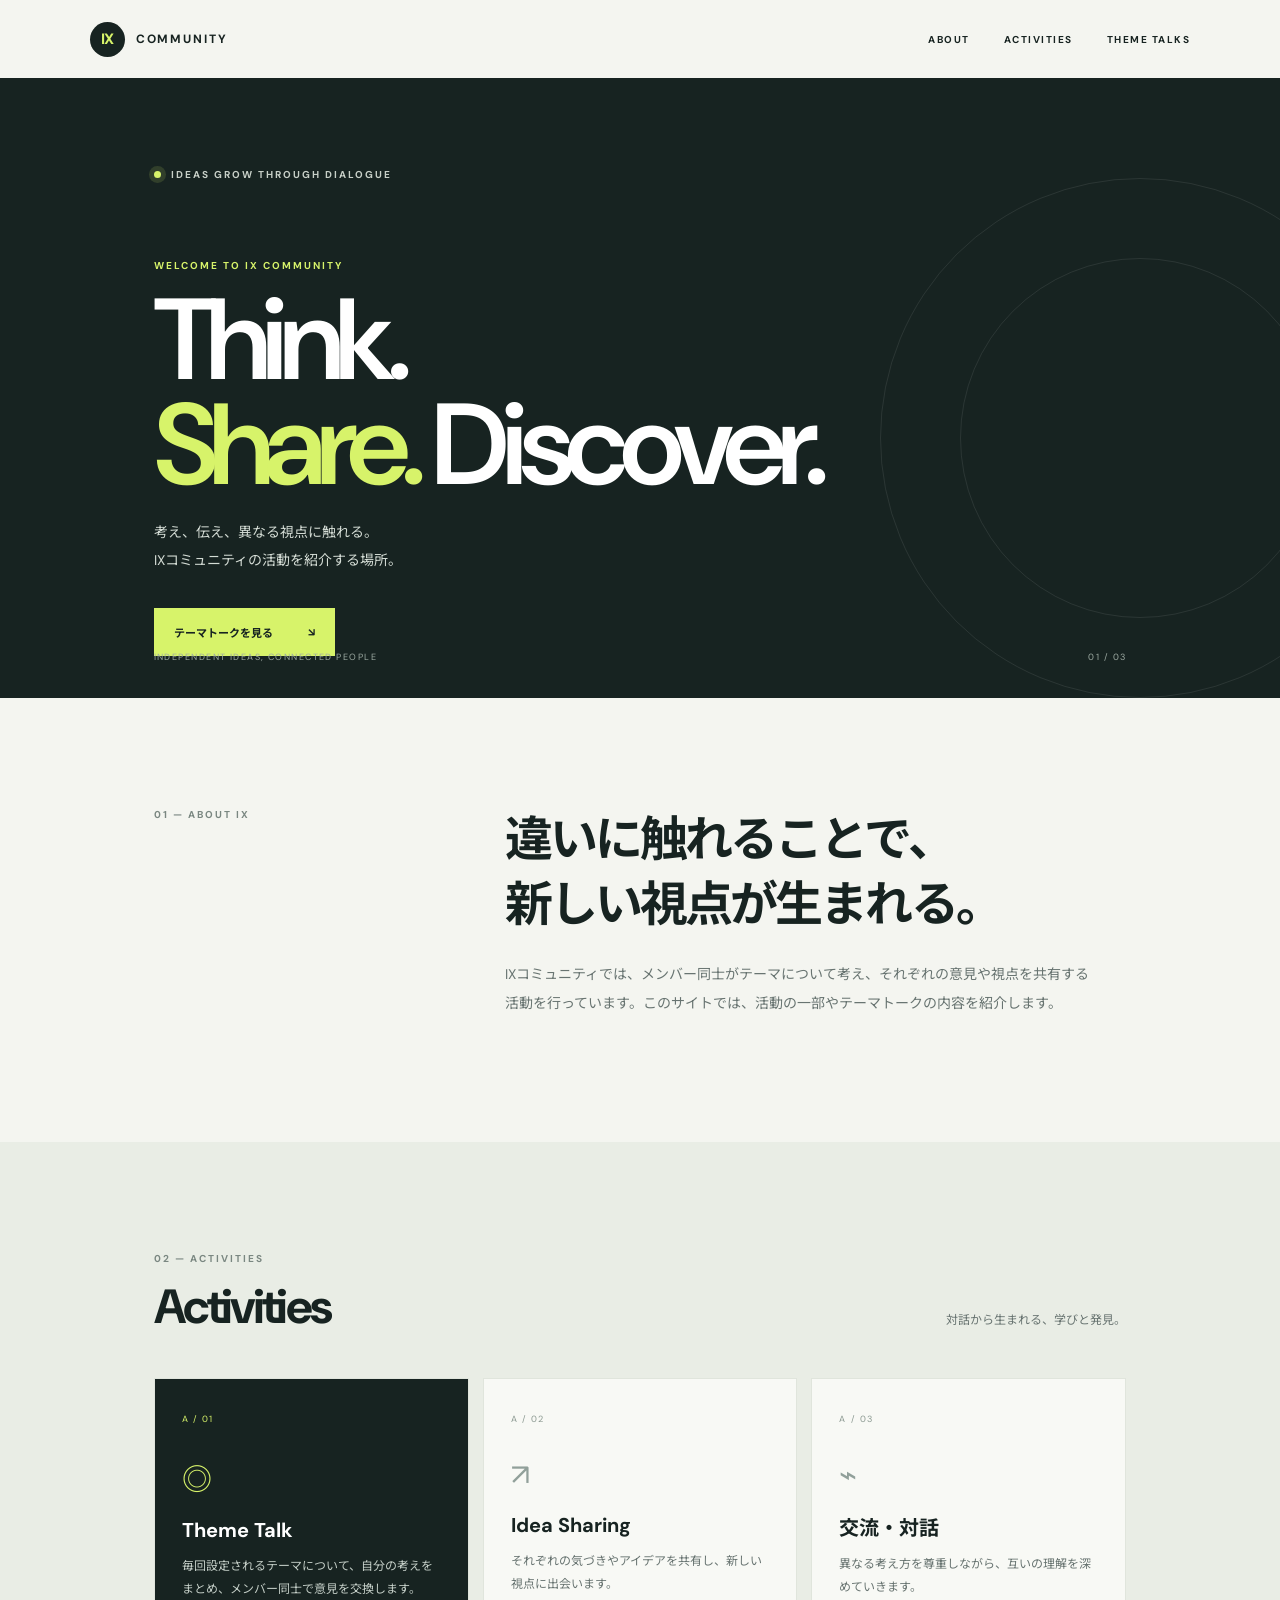
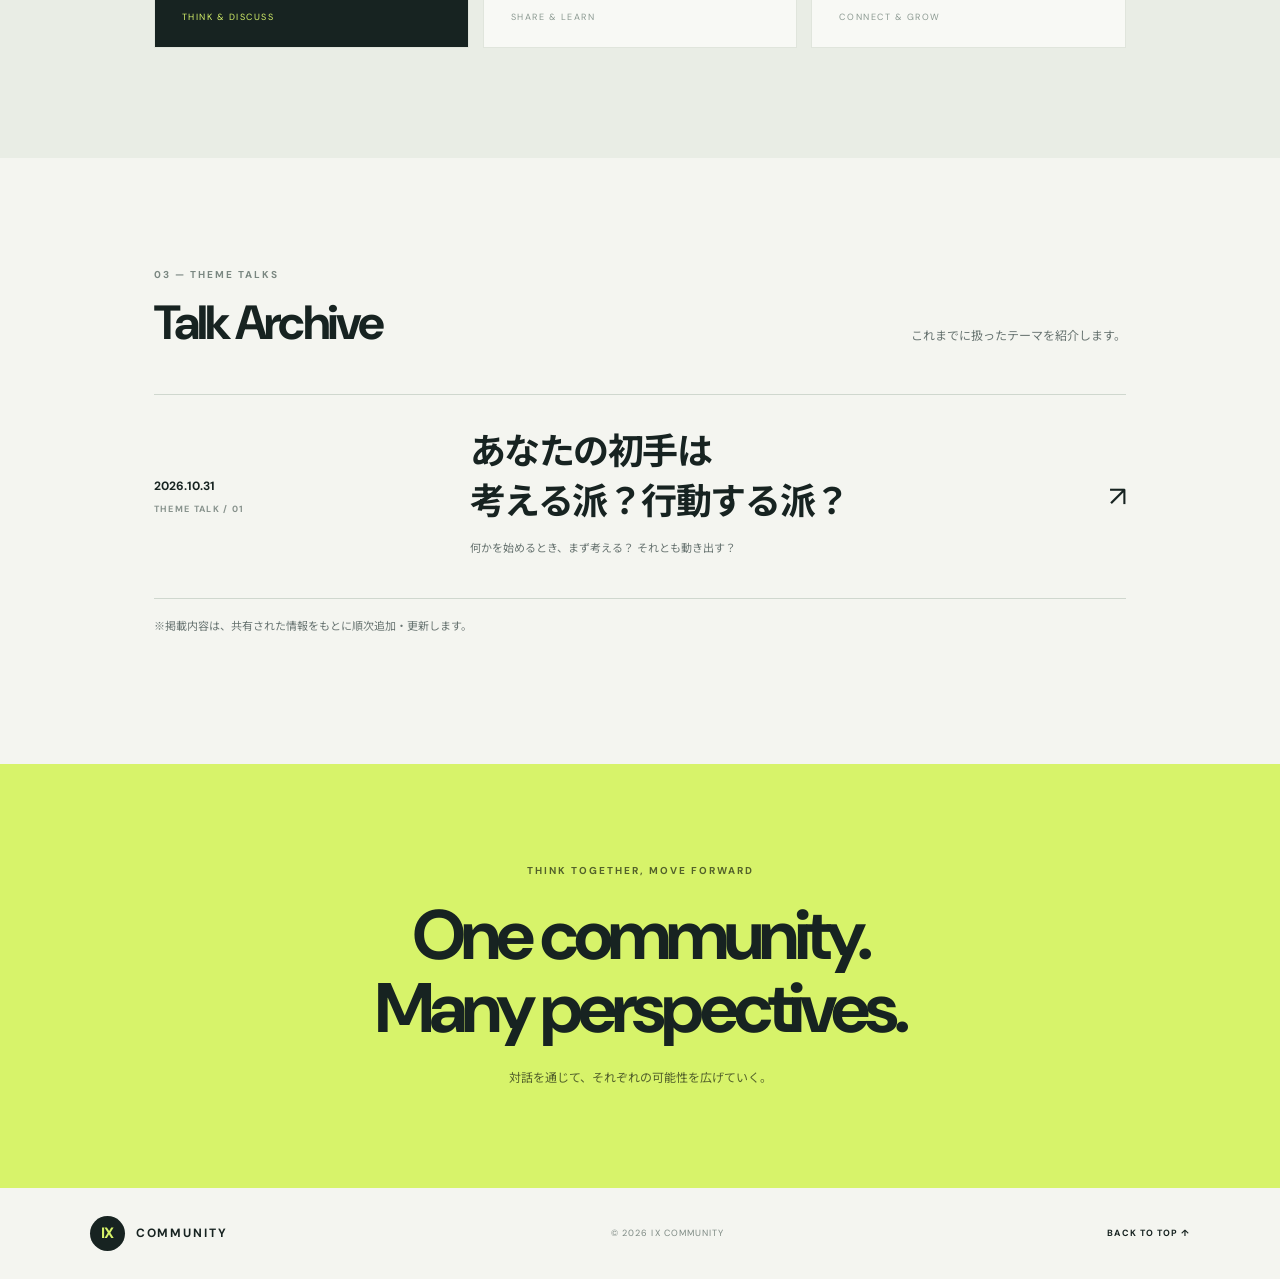
==== index.html @ 79e70a37 "Add files via upload" ====
<!doctype html>
<html lang="ja">
<head>
  <meta charset="utf-8">
  <meta name="viewport" content="width=device-width, initial-scale=1">
  <meta name="description" content="IXコミュニティの活動やテーマトークを紹介します。">
  <title>IX COMMUNITY — Think. Share. Discover.</title>
  <link rel="preconnect" href="https://fonts.googleapis.com">
  <link rel="preconnect" href="https://fonts.gstatic.com" crossorigin>
  <link href="https://fonts.googleapis.com/css2?family=DM+Sans:wght@400;500;600;700&family=Noto+Sans+JP:wght@400;500;600;700;800&display=swap" rel="stylesheet">
  <link rel="stylesheet" href="style.css">
  <script src="script.js" defer></script>
</head>
<body>
  <header class="site-header">
    <a class="brand" href="index.html" aria-label="IX COMMUNITY ホーム"><span class="brand-mark">IX</span><span>COMMUNITY</span></a>
    <button class="menu-toggle" aria-label="メニューを開く" aria-expanded="false">☰</button>
    <nav class="nav">
      <a href="#about">ABOUT</a><a href="#activities">ACTIVITIES</a><a href="#talks">THEME TALKS</a>
    </nav>
  </header>

  <main>
    <section class="hero">
      <div class="hero-kicker"><span class="pulse"></span> IDEAS GROW THROUGH DIALOGUE</div>
      <p class="eyebrow">WELCOME TO IX COMMUNITY</p>
      <h1>Think.<br><span>Share.</span> Discover.</h1>
      <p class="hero-copy">考え、伝え、異なる視点に触れる。<br>IXコミュニティの活動を紹介する場所。</p>
      <a class="button button-light" href="#talks">テーマトークを見る <span>↘</span></a>
      <div class="hero-index">INDEPENDENT IDEAS, CONNECTED PEOPLE <span>01 / 03</span></div>
      <div class="hero-orbit orbit-one"></div><div class="hero-orbit orbit-two"></div>
    </section>

    <section class="intro section-wrap" id="about">
      <div class="section-label">01 — ABOUT IX</div>
      <div class="intro-content">
        <h2>違いに触れることで、<br>新しい視点が生まれる。</h2>
        <p>IXコミュニティでは、メンバー同士がテーマについて考え、それぞれの意見や視点を共有する活動を行っています。このサイトでは、活動の一部やテーマトークの内容を紹介します。</p>
      </div>
    </section>

    <section class="activities section-wrap" id="activities">
      <div class="section-heading"><div><div class="section-label">02 — ACTIVITIES</div><h2>Activities</h2></div><p>対話から生まれる、学びと発見。</p></div>
      <div class="activity-grid">
        <article class="activity-card activity-feature">
          <span class="card-number">A / 01</span><div class="activity-symbol">◎</div>
          <h3>Theme Talk</h3><p>毎回設定されるテーマについて、自分の考えをまとめ、メンバー同士で意見を交換します。</p><span class="card-foot">THINK & DISCUSS</span>
        </article>
        <article class="activity-card">
          <span class="card-number">A / 02</span><div class="activity-symbol">↗</div>
          <h3>Idea Sharing</h3><p>それぞれの気づきやアイデアを共有し、新しい視点に出会います。</p><span class="card-foot">SHARE & LEARN</span>
        </article>
        <article class="activity-card">
          <span class="card-number">A / 03</span><div class="activity-symbol">⌁</div>
          <h3>交流・対話</h3><p>異なる考え方を尊重しながら、互いの理解を深めていきます。</p><span class="card-foot">CONNECT & GROW</span>
        </article>
      </div>
    </section>

    <section class="talks section-wrap" id="talks">
      <div class="section-heading"><div><div class="section-label">03 — THEME TALKS</div><h2>Talk Archive</h2></div><p>これまでに扱ったテーマを紹介します。</p></div>
      <a class="talk-card" href="talks/01.html">
        <div class="talk-date">2026.10.31 <span>THEME TALK / 01</span></div>
        <div class="talk-title"><h3>あなたの初手は<br>考える派？行動する派？</h3><p>何かを始めるとき、まず考える？ それとも動き出す？</p></div>
        <div class="talk-arrow">↗</div>
      </a>
      <p class="archive-note">※掲載内容は、共有された情報をもとに順次追加・更新します。</p>
    </section>

    <section class="closing">
      <p class="eyebrow">THINK TOGETHER, MOVE FORWARD</p><h2>One community.<br>Many perspectives.</h2><p>対話を通じて、それぞれの可能性を広げていく。</p>
    </section>
  </main>
  <footer><a class="brand" href="index.html"><span class="brand-mark">IX</span><span>COMMUNITY</span></a><span>© <span id="year"></span> IX COMMUNITY</span><a href="#top" class="back-top">BACK TO TOP ↑</a></footer>
</body>
</html>
---- style.css ----
:root{--ink:#172321;--muted:#687471;--paper:#f4f5f0;--white:#fff;--lime:#d7f36a;--line:#dfe4dc;--serif:Georgia,'Times New Roman',serif}*{box-sizing:border-box}html{scroll-behavior:smooth}body{margin:0;background:var(--paper);color:var(--ink);font-family:'DM Sans','Noto Sans JP',sans-serif}a{color:inherit;text-decoration:none}.site-header{height:78px;padding:0 7vw;display:flex;align-items:center;justify-content:space-between;background:var(--paper)}.brand{display:flex;align-items:center;gap:11px;font-size:12px;font-weight:700;letter-spacing:.16em}.brand-mark{display:grid;place-items:center;width:35px;height:35px;border-radius:50%;background:var(--ink);color:var(--lime);font-weight:800;letter-spacing:-.08em;font-size:15px}.nav{display:flex;gap:34px;font-size:10px;font-weight:700;letter-spacing:.15em}.nav a:hover,.back-top:hover{opacity:.55}.menu-toggle{display:none;border:0;background:none;font-size:23px}.hero{position:relative;overflow:hidden;min-height:620px;padding:90px 12vw 38px;background:var(--ink);color:white}.hero-kicker,.eyebrow,.section-label{font-size:10px;font-weight:700;letter-spacing:.2em}.hero-kicker{display:flex;align-items:center;gap:10px;color:#c8d0c8}.pulse{width:7px;height:7px;border-radius:50%;background:var(--lime);box-shadow:0 0 0 5px #d7f36a22}.hero .eyebrow{margin-top:78px;color:var(--lime)}h1{position:relative;z-index:1;margin:16px 0 20px;font-size:clamp(58px,9vw,116px);line-height:.91;letter-spacing:-.075em;font-weight:600}h1 span{color:var(--lime)}.hero-copy{position:relative;z-index:1;color:#d4dcd5;line-height:2;font-size:14px}.button{display:inline-flex;gap:35px;align-items:center;padding:16px 20px;margin-top:20px;font-size:11px;font-weight:700}.button-light{background:var(--lime);color:var(--ink)}.hero-index{position:absolute;bottom:35px;left:12vw;right:12vw;display:flex;justify-content:space-between;color:#9daaa2;font-size:9px;letter-spacing:.16em}.hero-orbit{position:absolute;border:1px solid #ffffff16;border-radius:50%;pointer-events:none}.orbit-one{width:520px;height:520px;right:-120px;top:100px}.orbit-two{width:360px;height:360px;right:-40px;top:180px}.section-wrap{padding:110px 12vw}.intro{display:grid;grid-template-columns:1fr 2fr;gap:40px}.section-label{color:#7a8781}.intro h2,.section-heading h2{font-size:clamp(30px,4vw,48px);letter-spacing:-.06em;line-height:1.35;margin:0 0 22px}.intro-content p{max-width:590px;color:var(--muted);font-size:14px;line-height:2.1}.activities{background:#e9ede5}.section-heading{display:flex;justify-content:space-between;align-items:end;margin-bottom:38px}.section-heading h2{font-size:48px;margin:10px 0 0}.section-heading>p{font-size:12px;color:var(--muted)}.activity-grid{display:grid;grid-template-columns:repeat(3,1fr);gap:14px}.activity-card{position:relative;min-height:270px;padding:27px;background:#f8f9f5;border:1px solid #e0e5dc}.activity-feature{background:var(--ink);color:white}.card-number,.card-foot{font-size:9px;letter-spacing:.17em;color:#8b9991}.activity-feature .card-number,.activity-feature .card-foot{color:var(--lime)}.activity-symbol{margin:28px 0 18px;font-size:30px;color:#91a09a}.activity-feature .activity-symbol{color:var(--lime)}.activity-card h3{font-size:20px;margin:0 0 10px}.activity-card p{font-size:12px;line-height:1.9;color:var(--muted)}.activity-feature p{color:#c4cec7}.card-foot{position:absolute;bottom:24px;left:27px}.talks{padding-bottom:120px}.talk-card{display:grid;grid-template-columns:1fr 2fr 50px;align-items:center;gap:25px;padding:32px 0;border-top:1px solid #cfd7ce;border-bottom:1px solid #cfd7ce;transition:padding .2s}.talk-card:hover{padding-left:12px;padding-right:12px}.talk-date{font-size:12px;font-weight:700}.talk-date span{display:block;margin-top:9px;color:#87928c;font-size:9px;letter-spacing:.15em}.talk-title h3{font-size:clamp(23px,3vw,36px);line-height:1.4;margin:0 0 8px;letter-spacing:-.04em}.talk-title p,.archive-note{font-size:11px;color:var(--muted)}.talk-arrow{font-size:28px;text-align:right}.archive-note{margin-top:18px}.closing{padding:90px 12vw;background:var(--lime);text-align:center}.closing .eyebrow{color:#53612b}.closing h2{font-size:clamp(38px,6vw,70px);line-height:1.05;letter-spacing:-.07em;margin:22px 0}.closing>p:last-child{font-size:12px;color:#53612b}footer{display:flex;align-items:center;justify-content:space-between;padding:28px 7vw;font-size:9px;letter-spacing:.12em;color:#7d8983}footer .brand{color:var(--ink)}footer .brand-mark{background:var(--ink)}.back-top{font-weight:700;color:var(--ink)}@media(max-width:700px){.site-header{height:68px;padding:0 6vw}.menu-toggle{display:block}.nav{display:none;position:absolute;z-index:5;top:68px;left:0;right:0;padding:22px 6vw;background:var(--paper);flex-direction:column;gap:20px}.nav.open{display:flex}.hero{min-height:610px;padding:65px 7vw 35px}.hero .eyebrow{margin-top:75px}.hero-index{left:7vw;right:7vw;font-size:8px}.orbit-one{right:-340px}.orbit-two{right:-270px}.section-wrap{padding:75px 7vw}.intro{grid-template-columns:1fr;gap:30px}.section-heading{display:block}.section-heading>p{margin-top:15px}.activity-grid{grid-template-columns:1fr}.activity-card{min-height:235px}.talk-card{grid-template-columns:1fr 30px;gap:15px}.talk-date{grid-column:1/-1}.talk-title{grid-column:1}.talk-arrow{grid-column:2;grid-row:2}.closing{padding:75px 7vw}footer{padding:25px 6vw;flex-wrap:wrap;gap:18px}footer>span{order:3;width:100%}}
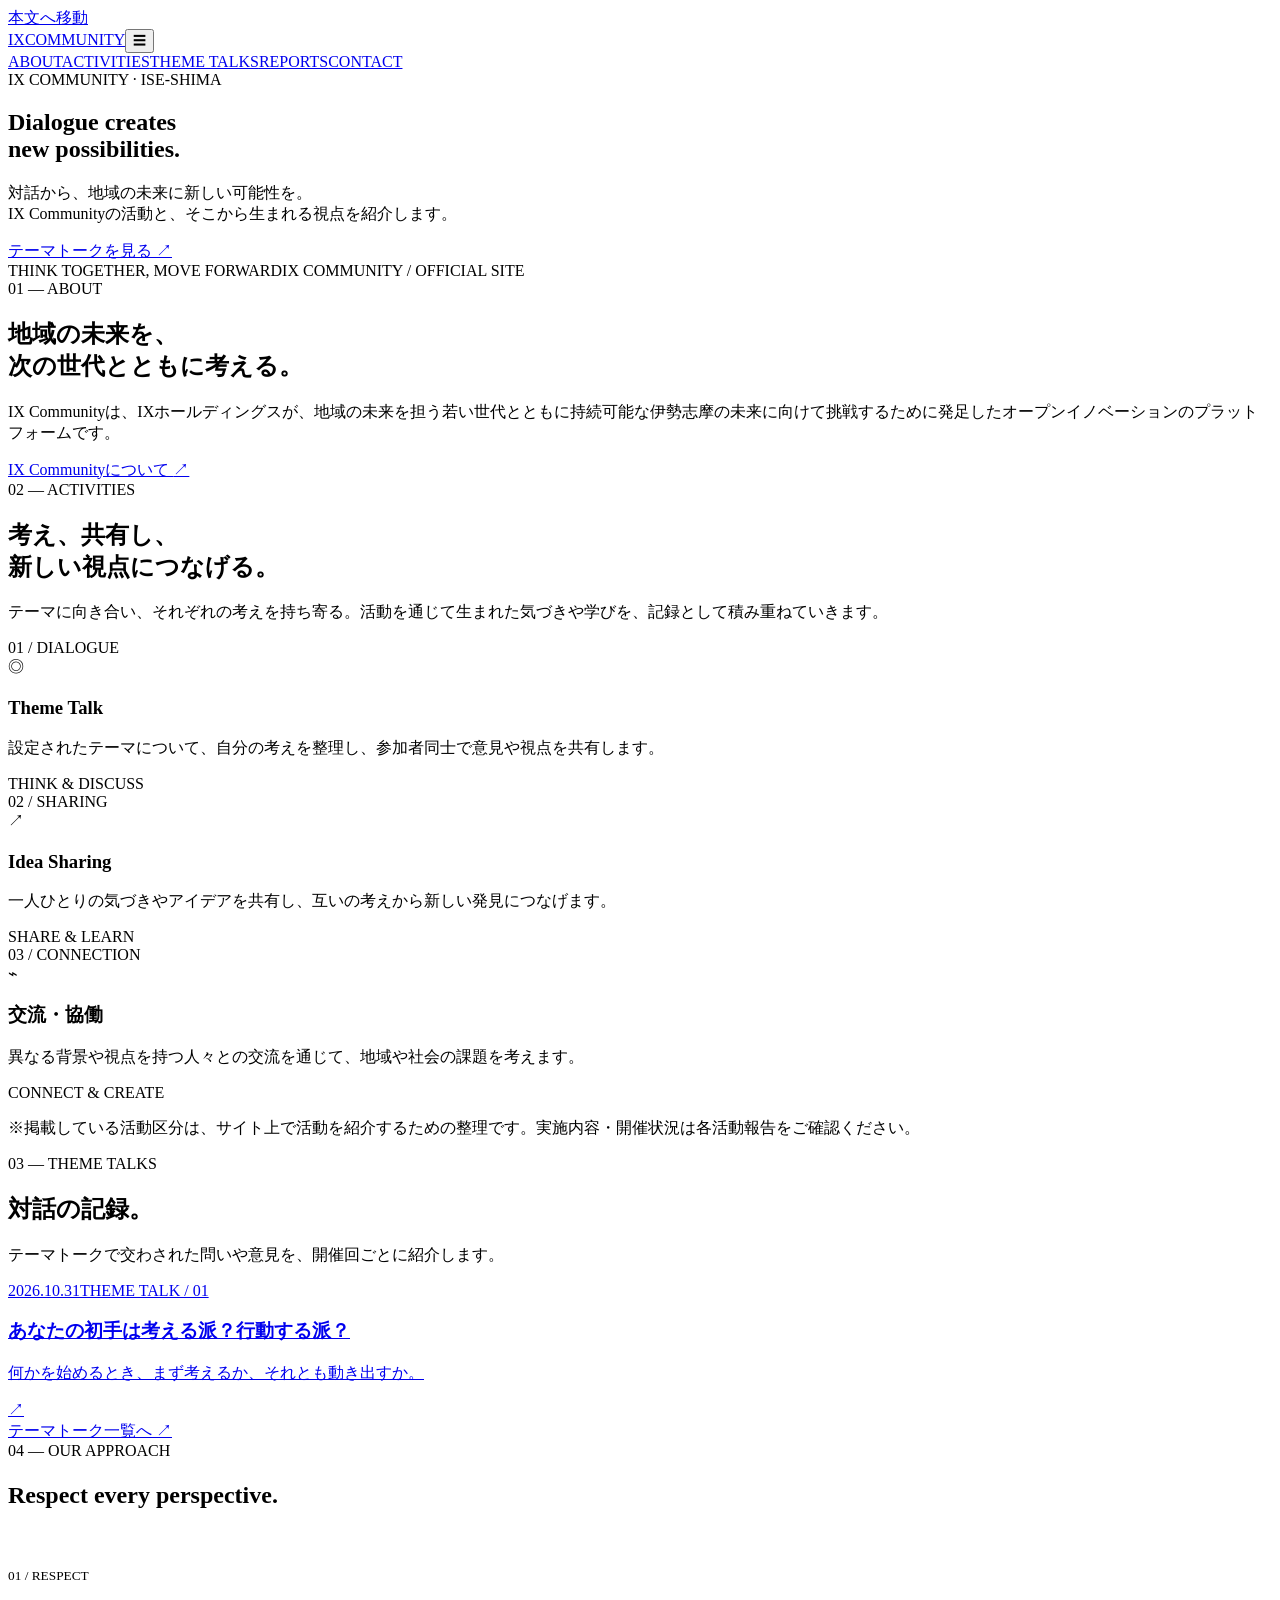
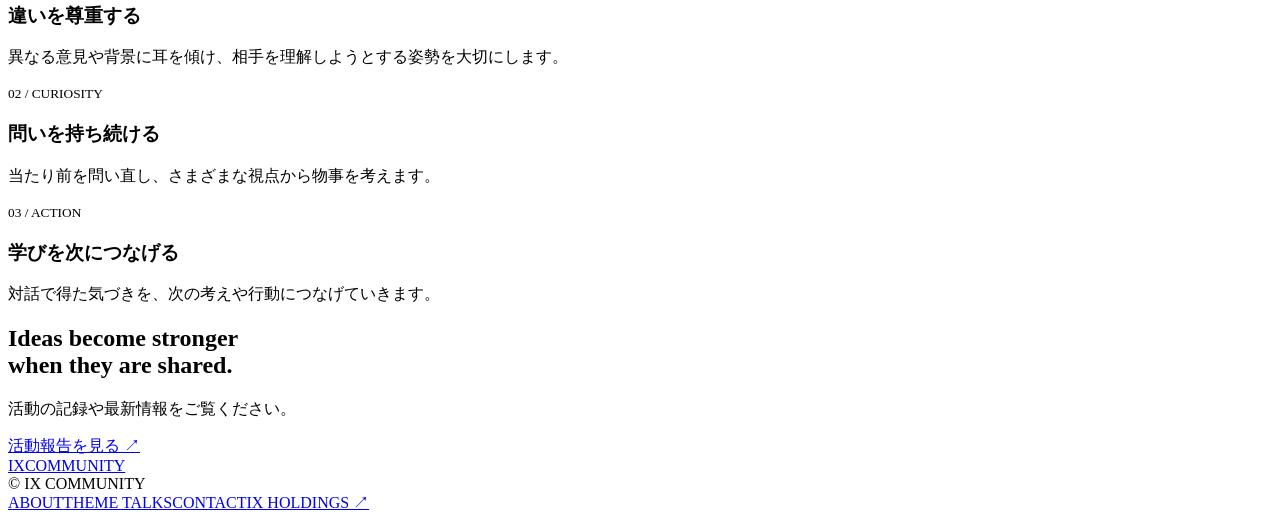
==== commit dfa861ce: "Add files via upload" ====
--- a/index.html
+++ b/index.html
@@ -1,76 +1,6 @@
-<!doctype html>
-<html lang="ja">
-<head>
-  <meta charset="utf-8">
-  <meta name="viewport" content="width=device-width, initial-scale=1">
-  <meta name="description" content="IXコミュニティの活動やテーマトークを紹介します。">
-  <title>IX COMMUNITY — Think. Share. Discover.</title>
-  <link rel="preconnect" href="https://fonts.googleapis.com">
-  <link rel="preconnect" href="https://fonts.gstatic.com" crossorigin>
-  <link href="https://fonts.googleapis.com/css2?family=DM+Sans:wght@400;500;600;700&family=Noto+Sans+JP:wght@400;500;600;700;800&display=swap" rel="stylesheet">
-  <link rel="stylesheet" href="style.css">
-  <script src="script.js" defer></script>
-</head>
-<body>
-  <header class="site-header">
-    <a class="brand" href="index.html" aria-label="IX COMMUNITY ホーム"><span class="brand-mark">IX</span><span>COMMUNITY</span></a>
-    <button class="menu-toggle" aria-label="メニューを開く" aria-expanded="false">☰</button>
-    <nav class="nav">
-      <a href="#about">ABOUT</a><a href="#activities">ACTIVITIES</a><a href="#talks">THEME TALKS</a>
-    </nav>
-  </header>
-
-  <main>
-    <section class="hero">
-      <div class="hero-kicker"><span class="pulse"></span> IDEAS GROW THROUGH DIALOGUE</div>
-      <p class="eyebrow">WELCOME TO IX COMMUNITY</p>
-      <h1>Think.<br><span>Share.</span> Discover.</h1>
-      <p class="hero-copy">考え、伝え、異なる視点に触れる。<br>IXコミュニティの活動を紹介する場所。</p>
-      <a class="button button-light" href="#talks">テーマトークを見る <span>↘</span></a>
-      <div class="hero-index">INDEPENDENT IDEAS, CONNECTED PEOPLE <span>01 / 03</span></div>
-      <div class="hero-orbit orbit-one"></div><div class="hero-orbit orbit-two"></div>
-    </section>
-
-    <section class="intro section-wrap" id="about">
-      <div class="section-label">01 — ABOUT IX</div>
-      <div class="intro-content">
-        <h2>違いに触れることで、<br>新しい視点が生まれる。</h2>
-        <p>IXコミュニティでは、メンバー同士がテーマについて考え、それぞれの意見や視点を共有する活動を行っています。このサイトでは、活動の一部やテーマトークの内容を紹介します。</p>
-      </div>
-    </section>
-
-    <section class="activities section-wrap" id="activities">
-      <div class="section-heading"><div><div class="section-label">02 — ACTIVITIES</div><h2>Activities</h2></div><p>対話から生まれる、学びと発見。</p></div>
-      <div class="activity-grid">
-        <article class="activity-card activity-feature">
-          <span class="card-number">A / 01</span><div class="activity-symbol">◎</div>
-          <h3>Theme Talk</h3><p>毎回設定されるテーマについて、自分の考えをまとめ、メンバー同士で意見を交換します。</p><span class="card-foot">THINK & DISCUSS</span>
-        </article>
-        <article class="activity-card">
-          <span class="card-number">A / 02</span><div class="activity-symbol">↗</div>
-          <h3>Idea Sharing</h3><p>それぞれの気づきやアイデアを共有し、新しい視点に出会います。</p><span class="card-foot">SHARE & LEARN</span>
-        </article>
-        <article class="activity-card">
-          <span class="card-number">A / 03</span><div class="activity-symbol">⌁</div>
-          <h3>交流・対話</h3><p>異なる考え方を尊重しながら、互いの理解を深めていきます。</p><span class="card-foot">CONNECT & GROW</span>
-        </article>
-      </div>
-    </section>
-
-    <section class="talks section-wrap" id="talks">
-      <div class="section-heading"><div><div class="section-label">03 — THEME TALKS</div><h2>Talk Archive</h2></div><p>これまでに扱ったテーマを紹介します。</p></div>
-      <a class="talk-card" href="talks/01.html">
-        <div class="talk-date">2026.10.31 <span>THEME TALK / 01</span></div>
-        <div class="talk-title"><h3>あなたの初手は<br>考える派？行動する派？</h3><p>何かを始めるとき、まず考える？ それとも動き出す？</p></div>
-        <div class="talk-arrow">↗</div>
-      </a>
-      <p class="archive-note">※掲載内容は、共有された情報をもとに順次追加・更新します。</p>
-    </section>
-
-    <section class="closing">
-      <p class="eyebrow">THINK TOGETHER, MOVE FORWARD</p><h2>One community.<br>Many perspectives.</h2><p>対話を通じて、それぞれの可能性を広げていく。</p>
-    </section>
-  </main>
-  <footer><a class="brand" href="index.html"><span class="brand-mark">IX</span><span>COMMUNITY</span></a><span>© <span id="year"></span> IX COMMUNITY</span><a href="#top" class="back-top">BACK TO TOP ↑</a></footer>
-</body>
-</html>
+<!doctype html><html lang="ja"><head><meta charset="utf-8"><meta name="viewport" content="width=device-width, initial-scale=1"><meta name="description" content="IX Communityの活動、テーマトーク、活動報告を紹介する公式サイトです。"><meta name="theme-color" content="#244c43"><title>IX Community | IX COMMUNITY</title><link rel="stylesheet" href="assets/style.css"></head><body><a class="skip" href="#main">本文へ移動</a><header class="site-header"><div class="header-inner"><a class="brand" href="index.html" aria-label="IX COMMUNITY ホーム"><span class="brand-mark">IX</span><span>COMMUNITY</span></a><button class="menu" aria-label="メニューを開く" aria-expanded="false">☰</button><nav class="nav"><a href="about.html">ABOUT</a><a href="activities/index.html">ACTIVITIES</a><a href="theme-talks/index.html">THEME TALKS</a><a href="reports/index.html">REPORTS</a><a class="nav-contact" href="contact.html">CONTACT</a></nav></div></header><main id="main"><section class="hero"><div class="hero-inner"><div class="kicker">IX COMMUNITY · ISE-SHIMA</div><h1>Dialogue creates<br><span>new possibilities.</span></h1><p class="hero-copy">対話から、地域の未来に新しい可能性を。<br>IX Communityの活動と、そこから生まれる視点を紹介します。</p><a class="hero-link" href="theme-talks/index.html">テーマトークを見る <span>↗</span></a><div class="hero-meta"><span>THINK TOGETHER, MOVE FORWARD</span><span>IX COMMUNITY / OFFICIAL SITE</span></div></div></section>
+<section class="section wrap"><div class="section-head"><div class="section-index">01 — ABOUT</div><div><h2>地域の未来を、<br>次の世代とともに考える。</h2><p>IX Communityは、IXホールディングスが、地域の未来を担う若い世代とともに持続可能な伊勢志摩の未来に向けて挑戦するために発足したオープンイノベーションのプラットフォームです。</p><a class="text-link" href="about.html">IX Communityについて <span>↗</span></a></div></div></section>
+<section class="section dark-section"><div class="wrap"><div class="section-head"><div class="section-index">02 — ACTIVITIES</div><div><h2>考え、共有し、<br>新しい視点につなげる。</h2><p>テーマに向き合い、それぞれの考えを持ち寄る。活動を通じて生まれた気づきや学びを、記録として積み重ねていきます。</p></div></div><div class="activity-grid"><article class="activity-card"><span class="activity-num">01 / DIALOGUE</span><div class="activity-icon">◎</div><h3>Theme Talk</h3><p>設定されたテーマについて、自分の考えを整理し、参加者同士で意見や視点を共有します。</p><span class="card-foot">THINK & DISCUSS</span></article><article class="activity-card"><span class="activity-num">02 / SHARING</span><div class="activity-icon">↗</div><h3>Idea Sharing</h3><p>一人ひとりの気づきやアイデアを共有し、互いの考えから新しい発見につなげます。</p><span class="card-foot">SHARE & LEARN</span></article><article class="activity-card"><span class="activity-num">03 / CONNECTION</span><div class="activity-icon">⌁</div><h3>交流・協働</h3><p>異なる背景や視点を持つ人々との交流を通じて、地域や社会の課題を考えます。</p><span class="card-foot">CONNECT & CREATE</span></article></div><p class="smallprint">※掲載している活動区分は、サイト上で活動を紹介するための整理です。実施内容・開催状況は各活動報告をご確認ください。</p></div></section>
+<section class="section wrap"><div class="section-head"><div class="section-index">03 — THEME TALKS</div><div><h2>対話の記録。</h2><p>テーマトークで交わされた問いや意見を、開催回ごとに紹介します。</p></div></div><div class="talk-list"><a class="talk-item" href="theme-talks/01.html"><div class="talk-date">2026.10.31<span>THEME TALK / 01</span></div><div><h3>あなたの初手は考える派？行動する派？</h3><p>何かを始めるとき、まず考えるか、それとも動き出すか。</p></div><div class="arrow">↗</div></a></div><a class="text-link" href="theme-talks/index.html">テーマトーク一覧へ <span>↗</span></a></section>
+<section class="principles"><div class="wrap section"><div class="section-index">04 — OUR APPROACH</div><div class="section-head" style="margin-top:22px"><div></div><div><h2>Respect every perspective.</h2><p style="color:rgba(255,255,255,.72)">意見の違いを、対立ではなく学びのきっかけに。互いの考えを尊重しながら、対話を重ねていきます。</p></div></div><div class="principle-grid"><article class="principle"><small>01 / RESPECT</small><h3>違いを尊重する</h3><p>異なる意見や背景に耳を傾け、相手を理解しようとする姿勢を大切にします。</p></article><article class="principle"><small>02 / CURIOSITY</small><h3>問いを持ち続ける</h3><p>当たり前を問い直し、さまざまな視点から物事を考えます。</p></article><article class="principle"><small>03 / ACTION</small><h3>学びを次につなげる</h3><p>対話で得た気づきを、次の考えや行動につなげていきます。</p></article></div></div></section>
+<section class="cta"><div class="wrap cta-inner"><div><h2>Ideas become stronger<br>when they are shared.</h2><p>活動の記録や最新情報をご覧ください。</p></div><a class="cta-link" href="reports/index.html">活動報告を見る ↗</a></div></section></main><footer class="footer"><div class="wrap footer-inner"><a class="brand" href="index.html"><span class="brand-mark">IX</span><span>COMMUNITY</span></a><div class="footer-meta">© <span data-year></span> IX COMMUNITY<div class="footer-links"><a href="about.html">ABOUT</a><a href="theme-talks/index.html">THEME TALKS</a><a href="contact.html">CONTACT</a><a href="https://ix-holdings.jp/" target="_blank" rel="noopener">IX HOLDINGS ↗</a></div></div></div></footer><script src="assets/site.js" defer></script></body></html>
